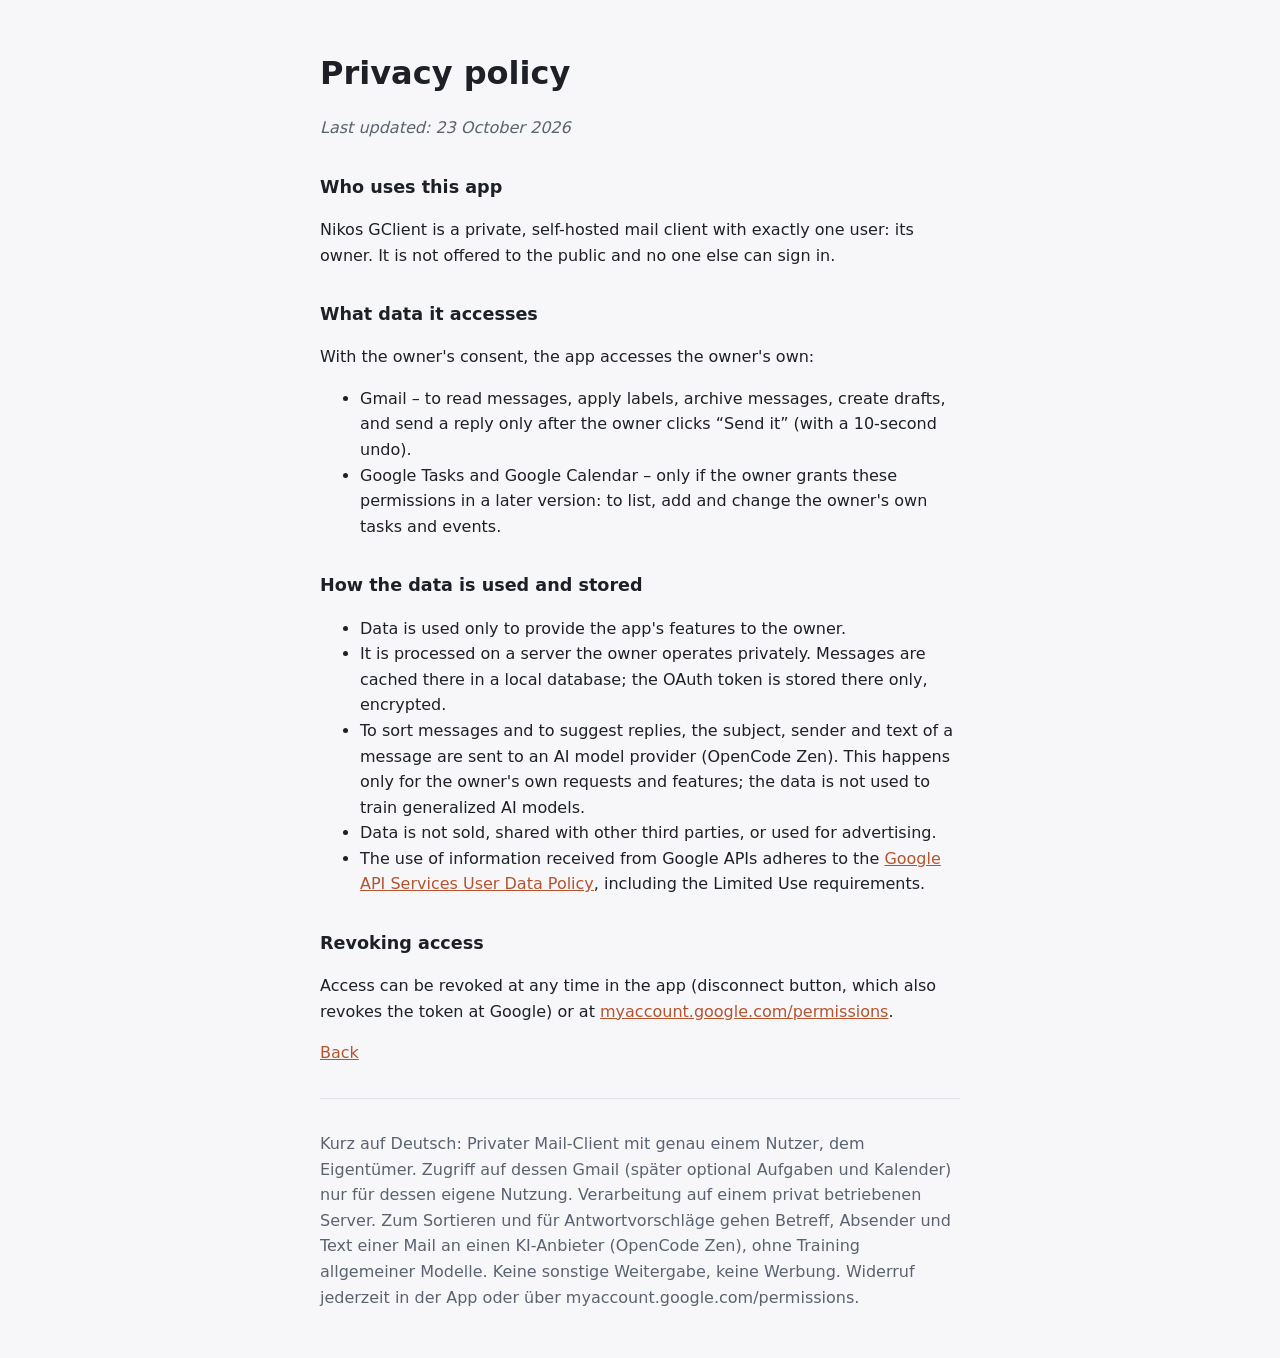
==== privacy.html @ 438d07b6 "Startseite und Datenschutz für Google-OAuth-Branding von Nikos GClient Co-Authored-By: Claude Opus 5" ====
<!doctype html>
<html lang="en">
<head>
  <meta charset="utf-8">
  <meta name="viewport" content="width=device-width, initial-scale=1">
  <title>Nikos GClient – privacy policy</title>
  <link rel="icon" type="image/svg+xml" href="favicon.svg">
  <link rel="stylesheet" href="style.css">
</head>
<body>
  <h1>Privacy policy</h1>
  <p><em>Last updated: 23 October 2026</em></p>

  <h2>Who uses this app</h2>
  <p>
    Nikos GClient is a private, self-hosted mail client with exactly one user: its owner.
    It is not offered to the public and no one else can sign in.
  </p>

  <h2>What data it accesses</h2>
  <p>With the owner's consent, the app accesses the owner's own:</p>
  <ul>
    <li>Gmail – to read messages, apply labels, archive messages, create drafts, and send a
      reply only after the owner clicks “Send it” (with a 10-second undo).</li>
    <li>Google Tasks and Google Calendar – only if the owner grants these permissions in a
      later version: to list, add and change the owner's own tasks and events.</li>
  </ul>

  <h2>How the data is used and stored</h2>
  <ul>
    <li>Data is used only to provide the app's features to the owner.</li>
    <li>It is processed on a server the owner operates privately. Messages are cached there
      in a local database; the OAuth token is stored there only, encrypted.</li>
    <li>
      To sort messages and to suggest replies, the subject, sender and text of a message are
      sent to an AI model provider (OpenCode Zen). This happens only for the owner's own
      requests and features; the data is not used to train generalized AI models.
    </li>
    <li>Data is not sold, shared with other third parties, or used for advertising.</li>
    <li>
      The use of information received from Google APIs adheres to the
      <a href="https://developers.google.com/terms/api-services-user-data-policy">Google API Services User Data Policy</a>,
      including the Limited Use requirements.
    </li>
  </ul>

  <h2>Revoking access</h2>
  <p>
    Access can be revoked at any time in the app (disconnect button, which also revokes the token at Google) or at
    <a href="https://myaccount.google.com/permissions">myaccount.google.com/permissions</a>.
  </p>

  <p><a href="./">Back</a></p>
  <hr>
  <p lang="de">
    Kurz auf Deutsch: Privater Mail-Client mit genau einem Nutzer, dem Eigentümer. Zugriff auf
    dessen Gmail (später optional Aufgaben und Kalender) nur für dessen eigene Nutzung.
    Verarbeitung auf einem privat betriebenen Server. Zum Sortieren und für Antwortvorschläge
    gehen Betreff, Absender und Text einer Mail an einen KI-Anbieter (OpenCode Zen), ohne
    Training allgemeiner Modelle. Keine sonstige Weitergabe, keine Werbung. Widerruf jederzeit
    in der App oder über myaccount.google.com/permissions.
  </p>
</body>
</html>
---- style.css ----
:root { color-scheme: light dark; --bg: #f7f7f9; --fg: #1d2027; --muted: #5b6270; --link: #b4542f; --line: #dfe2e8; }
@media (prefers-color-scheme: dark) { :root { --bg: #181b22; --fg: #eef0f4; --muted: #a3aab8; --link: #f5b262; --line: #313744; } }
body { font-family: system-ui, -apple-system, "Segoe UI", sans-serif; max-width: 40rem; margin: 3rem auto; padding: 0 1rem; line-height: 1.6; background: var(--bg); color: var(--fg); }
header { display: flex; align-items: center; gap: .75rem; }
header img { border-radius: 10px; }
h1 { margin: 0 0 1rem; }
header h1 { margin: 0; }
h1 span { background: linear-gradient(135deg, #ffc46b, #f2706a); -webkit-background-clip: text; background-clip: text; color: transparent; }
h2 { font-size: 1.1rem; margin-top: 2rem; }
a { color: var(--link); }
em, p[lang="de"] { color: var(--muted); }
hr { border: 0; border-top: 1px solid var(--line); margin: 2rem 0; }
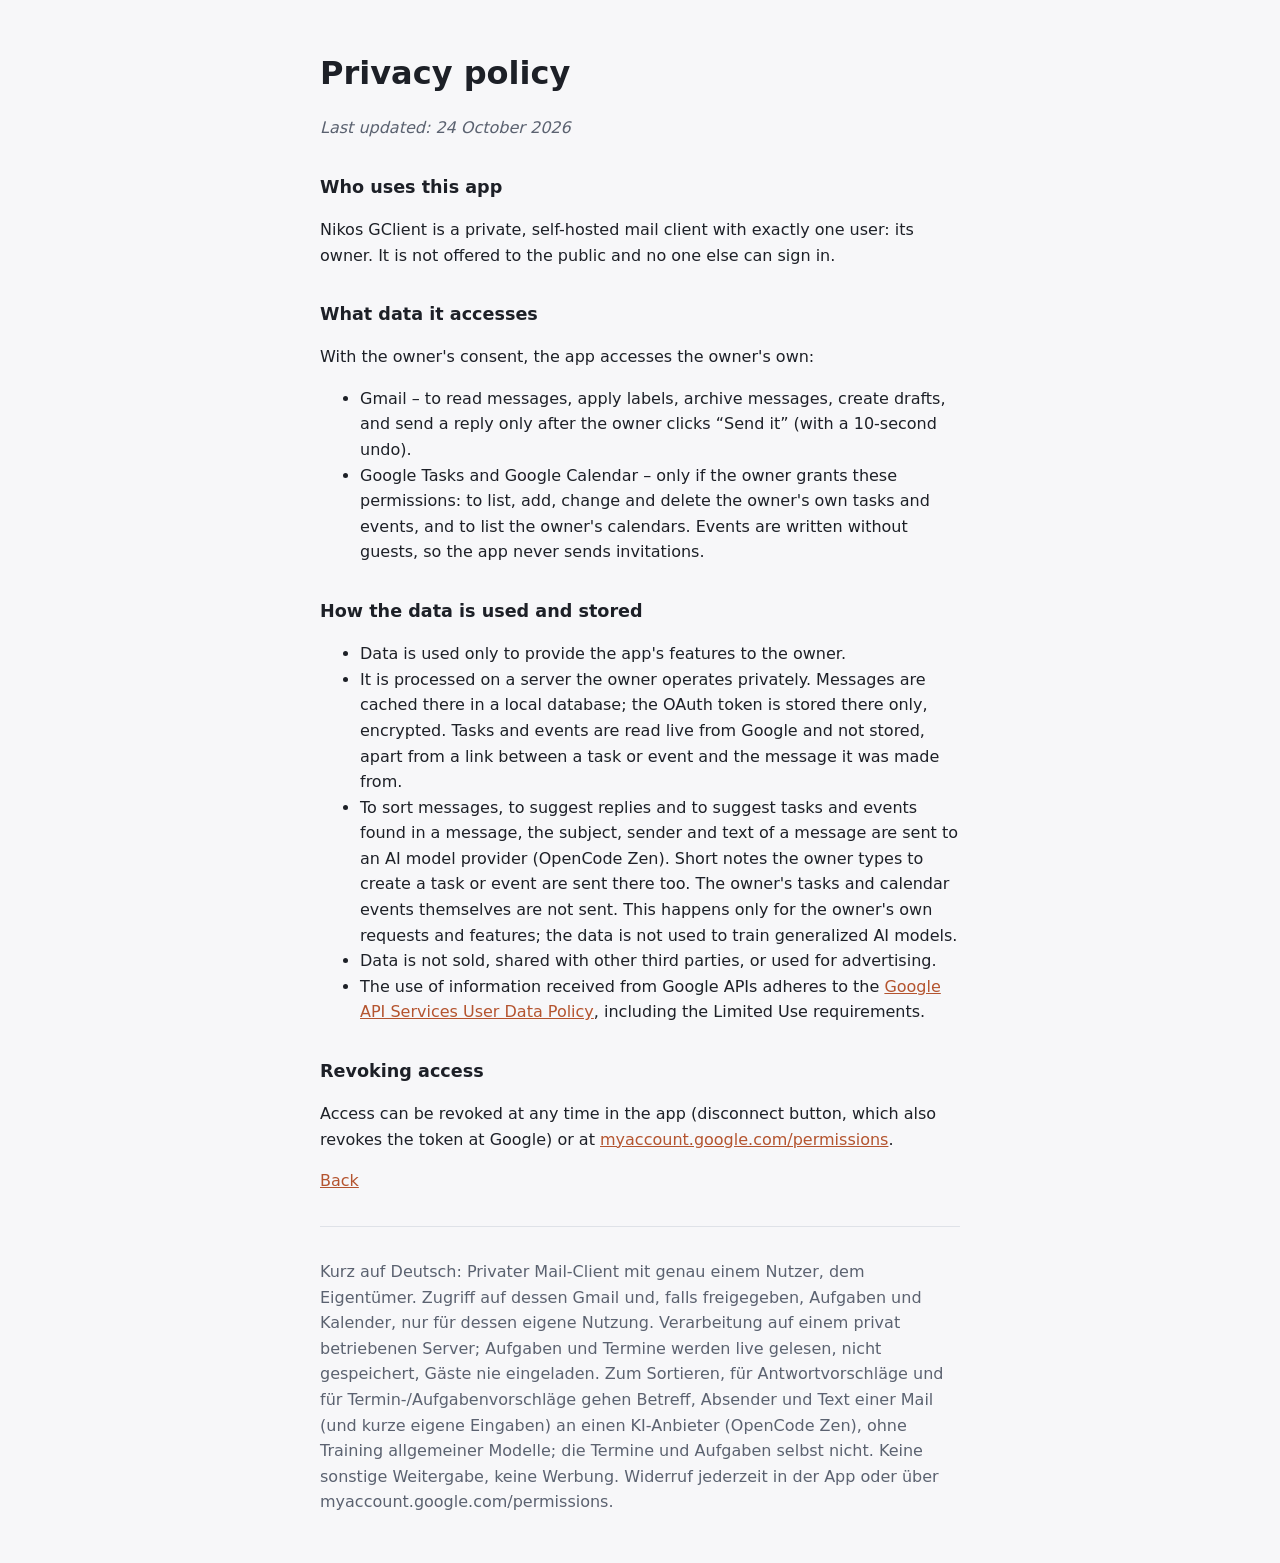
==== commit 5bc71783: "Privacy: Google Tasks and Calendar data flows Co-Authored-By: Claude Opus 5.5 <noreply@anthropic.com" ====
--- a/privacy.html
+++ b/privacy.html
@@ -9,7 +9,7 @@
 </head>
 <body>
   <h1>Privacy policy</h1>
-  <p><em>Last updated: 23 October 2026</em></p>
+  <p><em>Last updated: 24 October 2026</em></p>
 
   <h2>Who uses this app</h2>
   <p>
@@ -22,18 +22,23 @@
   <ul>
     <li>Gmail – to read messages, apply labels, archive messages, create drafts, and send a
       reply only after the owner clicks “Send it” (with a 10-second undo).</li>
-    <li>Google Tasks and Google Calendar – only if the owner grants these permissions in a
-      later version: to list, add and change the owner's own tasks and events.</li>
+    <li>Google Tasks and Google Calendar – only if the owner grants these permissions: to list,
+      add, change and delete the owner's own tasks and events, and to list the owner's calendars.
+      Events are written without guests, so the app never sends invitations.</li>
   </ul>
 
   <h2>How the data is used and stored</h2>
   <ul>
     <li>Data is used only to provide the app's features to the owner.</li>
     <li>It is processed on a server the owner operates privately. Messages are cached there
-      in a local database; the OAuth token is stored there only, encrypted.</li>
+      in a local database; the OAuth token is stored there only, encrypted. Tasks and events are
+      read live from Google and not stored, apart from a link between a task or event and the
+      message it was made from.</li>
     <li>
-      To sort messages and to suggest replies, the subject, sender and text of a message are
-      sent to an AI model provider (OpenCode Zen). This happens only for the owner's own
+      To sort messages, to suggest replies and to suggest tasks and events found in a message,
+      the subject, sender and text of a message are sent to an AI model provider (OpenCode Zen).
+      Short notes the owner types to create a task or event are sent there too. The owner's
+      tasks and calendar events themselves are not sent. This happens only for the owner's own
       requests and features; the data is not used to train generalized AI models.
     </li>
     <li>Data is not sold, shared with other third parties, or used for advertising.</li>
@@ -54,10 +59,12 @@
   <hr>
   <p lang="de">
     Kurz auf Deutsch: Privater Mail-Client mit genau einem Nutzer, dem Eigentümer. Zugriff auf
-    dessen Gmail (später optional Aufgaben und Kalender) nur für dessen eigene Nutzung.
-    Verarbeitung auf einem privat betriebenen Server. Zum Sortieren und für Antwortvorschläge
-    gehen Betreff, Absender und Text einer Mail an einen KI-Anbieter (OpenCode Zen), ohne
-    Training allgemeiner Modelle. Keine sonstige Weitergabe, keine Werbung. Widerruf jederzeit
+    dessen Gmail und, falls freigegeben, Aufgaben und Kalender, nur für dessen eigene Nutzung.
+    Verarbeitung auf einem privat betriebenen Server; Aufgaben und Termine werden live gelesen,
+    nicht gespeichert, Gäste nie eingeladen. Zum Sortieren, für Antwortvorschläge und für
+    Termin-/Aufgabenvorschläge gehen Betreff, Absender und Text einer Mail (und kurze eigene
+    Eingaben) an einen KI-Anbieter (OpenCode Zen), ohne Training allgemeiner Modelle; die
+    Termine und Aufgaben selbst nicht. Keine sonstige Weitergabe, keine Werbung. Widerruf jederzeit
     in der App oder über myaccount.google.com/permissions.
   </p>
 </body>
